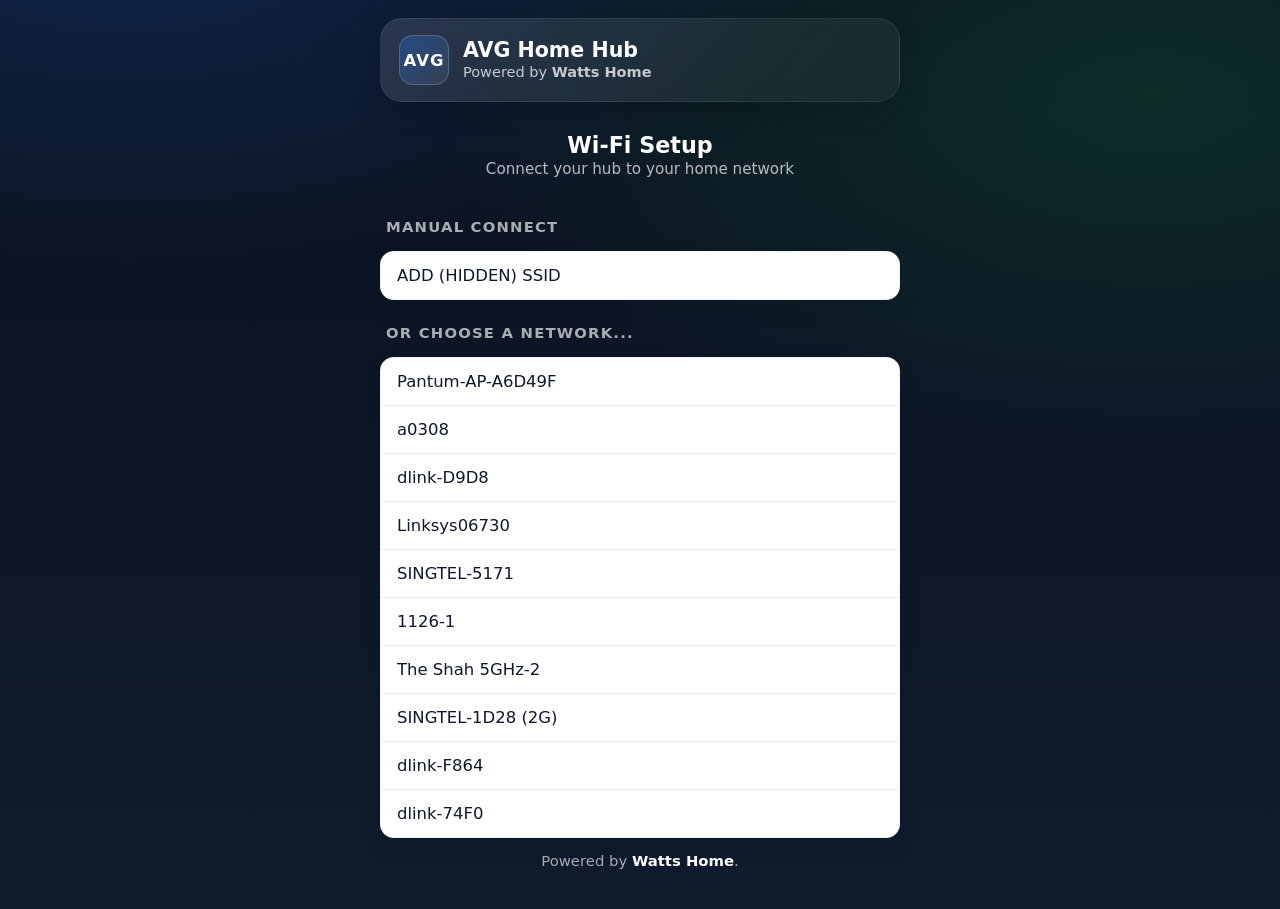
==== managed_components/ankayca__esp32-wifi-manager/src/index.html @ 02d55973 "iothub working" ====
<!DOCTYPE html>
<html lang="en">
	<head>
		<meta charset="utf-8"/>
		<meta name="viewport" content="width=device-width, initial-scale=1.0, user-scalable=no">
		<meta name="apple-mobile-web-app-capable" content="yes" />
		<meta name="theme-color" content="#0b1220">
		<link rel="stylesheet" href="style.css">
		<script async src="code.js"></script>
		<title>AVG Home Hub</title>
	</head>

	<body>
		<div id="app">
			<div id="app-wrap">

				<!-- Brand bar (always visible, doesn't change existing view IDs) -->
				<div id="brand-bar">
					<div class="brand-badge" aria-hidden="true">AVG</div>
					<div class="brand-text">
						<div class="brand-name">AVG Home Hub</div>
						<div class="brand-powered">Powered by <strong>Watts Home</strong></div>
					</div>
				</div>

				<div id="wifi">
					<header class="panel-header">
						<h1>Wi-Fi Setup</h1>
						<p class="panel-subtitle">Connect your hub to your home network</p>
					</header>

					<div id="wifi-status">
						<h2>Connected to:</h2>
						<section id="connected-to">
							<div class="ape">
								<div class="ape-row">
									<div class="w0">
										<div class="pw"><span></span></div>
									</div>
									<div class="ape-label">Current network</div>
								</div>
							</div>
						</section>
					</div>

					<h2>Manual connect</h2>
					<section id="manual_add">
						<div class="ape">ADD (HIDDEN) SSID</div>
					</section>

					<h2>or choose a network...</h2>
					<section id="wifi-list">
					</section>

					<!-- Keep #acredits for JS click hook -->
					<div id="pwrdby">
						<em>Powered by </em>
						<a id="acredits" href="#"><strong>Watts Home</strong></a>.
					</div>
				</div>

				<div id="connect_manual">
					<header class="panel-header">
						<h1>Enter Details</h1>
						<p class="panel-subtitle">Manual connection</p>
					</header>

					<h2>Manual Connection</h2>
					<section>
						<input id="manual_ssid" type="text" placeholder="SSID" value="">
						<input id="manual_pwd" type="password" placeholder="Password" value="">
					</section>

					<div class="buttons">
						<input id="manual_join" type="button" value="Join" data-connect="manual" />
						<input id="manual_cancel" type="button" value="Cancel"/>
					</div>
				</div>

				<div id="connect">
					<header class="panel-header">
						<h1>Enter Password</h1>
						<p class="panel-subtitle">Secure connection</p>
					</header>

					<h2>Password for <span id="ssid-pwd"></span></h2>
					<section>
						<input id="pwd" type="password" placeholder="Password" value="">
					</section>

					<div class="buttons">
						<input id="join" type="button" value="Join" />
						<input id="cancel" type="button" value="Cancel"/>
					</div>
				</div>

				<div id="connect-wait">
					<header class="panel-header">
						<h1>Please wait...</h1>
						<p class="panel-subtitle">Configuring wireless radio</p>
					</header>

					<h2>Connecting to <span id="ssid-wait"></span></h2>
					<section>
						<div id="loading">
							<div class="spinner">
								<div class="double-bounce1"></div>
								<div class="double-bounce2"></div>
							</div>
							<p class="tctr">
								You may lose Wi-Fi access while the hub calibrates its radio.
								Please wait until your device automatically reconnects.
								This can take up to 30s.
							</p>
						</div>

						<div id="connect-success">
							<h3 class="gr">Success!</h3>
						</div>

						<div id="connect-fail">
							<h3 class="rd">Connection failed</h3>
							<p class="tctr">
								Please double-check the Wi-Fi password and make sure the access point has good signal.
							</p>
						</div>
					</section>

					<div class="buttons">
						<input id="ok-connect" type="button" value="OK" class="ctr" />
					</div>
				</div>

				<div id="connect-details">
					<div id="connect-details-wrap">
						<header class="panel-header">
							<h1>Connection Details</h1>
							<p class="panel-subtitle">Network information</p>
						</header>

						<h2></h2>
						<section>
							<div class="buttons">
								<input id="disconnect" type="button" value="Disconnect" class="ctr"/>
							</div>
						</section>

						<h2>IP Address</h2>
						<section>
							<div class="ape brdb">IP Address:<div id="ip" class="fr"></div></div>
							<div class="ape brdb">Subnet Mask:<div id="netmask" class="fr"></div></div>
							<div class="ape">Default Gateway:<div id="gw" class="fr"></div></div>
						</section>

						<div class="buttons">
							<input id="ok-details" type="button" value="OK" class="ctr" />
						</div>
					</div>

					<div id="diag-disconnect" class="diag-box">
						<div class="diag-box-win">
							<p>Are you sure you would like to disconnect from this Wi-Fi?</p>
							<div class="buttons">
								<input id="no-disconnect" type="button" value="No" />
								<input id="yes-disconnect" type="button" value="Yes" />
							</div>
						</div>
					</div>
				</div>

			</div>
		</div>

		<div id="credits">
			<header class="panel-header">
				<h1>About AVG Home Hub</h1>
				<p class="panel-subtitle">Powered by Watts Home</p>
			</header>

			<h2></h2>
			<section>
				<p>
					<strong>AVG Home Hub</strong> setup portal.<br/>
					Powered by <strong>Watts Home</strong>.
				</p>
				<p>
					This experience is built on <strong>esp32-wifi-manager</strong>, &copy; 2017-2020, Tony Pottier<br />
					Licensed under the MIT License.
				</p>
				<p>
					This app would not be possible without the following libraries:
				</p>
				<ul>
					<li>SpinKit, &copy; 2015, Tobias Ahlin. Licensed under the MIT License.</li>
					<li>jQuery, The jQuery Foundation. Licensed under the MIT License.</li>
					<li>cJSON, &copy; 2009-2017, Dave Gamble and cJSON contributors. Licensed under the MIT License.</li>
				</ul>
			</section>

			<div class="buttons">
				<input id="ok-credits" type="button" value="OK" class="ctr" />
			</div>
		</div>
	</body>
</html>
---- managed_components/ankayca__esp32-wifi-manager/src/style.css ----
:root{
    --bg-0: #0b1220;
    --bg-1: #0f1b2d;
    --card: rgba(255,255,255,0.08);
    --card-solid: #ffffff;
    --border-soft: rgba(255,255,255,0.08);
    --text-0: #0f172a;
    --text-1: #334155;
    --muted: #94a3b8;
    --accent: #1f6feb;
    --accent-2: #16a34a;
    --danger: #dc2626;
    --shadow-1: 0 8px 30px rgba(0,0,0,0.18);
    --radius-1: 14px;
    --radius-2: 22px;
}

/* Base */
body {
    background:
        radial-gradient(1200px 600px at 10% -10%, rgba(31,111,235,0.22), transparent 60%),
        radial-gradient(1200px 600px at 90% 10%, rgba(22,163,74,0.18), transparent 60%),
        linear-gradient(180deg, var(--bg-0), var(--bg-1));
    border: 0;
    margin: 0;
    font: 1.03em system-ui, -apple-system, Segoe UI, Roboto, "Helvetica Neue", Arial, sans-serif;
    color: white;
}

/* Links */
a {
    color: white;
    transition: opacity .2s ease-out, transform .2s ease-out;
    text-decoration: none;
}
a:hover {
    opacity: 0.85;
    transform: translateY(-1px);
}

/* Inputs default hidden (library behavior) */
input {
    display: none;
    font: 1.05em system-ui, -apple-system, Segoe UI, Roboto, "Helvetica Neue", Arial, sans-serif;
}
input:focus,
select:focus,
textarea:focus,
button:focus {
    outline: none;
}

/* Buttons */
input[type="button"] {
    width: auto;
    min-width: 110px;
    padding: 10px 14px;
    text-align: center;
    display: inline-block;
    border-radius: 999px;
    border: 1px solid rgba(0,0,0,0.08);
    background: linear-gradient(135deg, #ffffff, #f3f4f6);
    color: #0f172a;
    font-weight: 600;
    letter-spacing: 0.2px;
    box-shadow: 0 6px 18px rgba(0,0,0,0.08);
    transition: transform .15s ease, box-shadow .15s ease, opacity .15s ease;
}
input[type="button"]:hover{
    transform: translateY(-1px);
    box-shadow: 0 10px 24px rgba(0,0,0,0.14);
}
input[type="button"]:active{
    transform: translateY(0);
    opacity: 0.9;
}

p {
    padding: 10px;
}

/* Layout container */
#app {
    padding: 18px 14px 40px;
}
#app-wrap {
    max-width: 520px;
    margin: 0 auto;
}

/* Brand bar */
#brand-bar{
    display: flex;
    align-items: center;
    gap: 14px;
    padding: 16px 18px;
    border-radius: var(--radius-2);
    background: linear-gradient(135deg, rgba(255,255,255,0.12), rgba(255,255,255,0.04));
    border: 1px solid var(--border-soft);
    box-shadow: var(--shadow-1);
    backdrop-filter: blur(10px);
    -webkit-backdrop-filter: blur(10px);
    margin-bottom: 14px;
}
.brand-badge{
    width: 48px;
    height: 48px;
    border-radius: 14px;
    display: grid;
    place-items: center;
    font-weight: 800;
    letter-spacing: 1px;
    background: linear-gradient(135deg, rgba(31,111,235,0.35), rgba(255,255,255,0.08));
    border: 1px solid rgba(255,255,255,0.18);
}
.brand-text{
    line-height: 1.1;
}
.brand-name{
    font-size: 1.25em;
    font-weight: 750;
}
.brand-powered{
    font-size: 0.88em;
    color: rgba(255,255,255,0.75);
    margin-top: 3px;
}

/* Panels */
.panel-header{
    background: transparent;
    border-bottom: 0;
    padding: 10px 6px 2px;
}
.panel-subtitle{
    margin: 0 0 8px;
    padding: 0 4px 6px;
    font-size: 0.92em;
    color: rgba(255,255,255,0.7);
    text-align: center;
}

/* Section card styling */
section {
    background-color: var(--card-solid);
    color: var(--text-0);
    border: 1px solid rgba(15, 23, 42, 0.06);
    border-radius: var(--radius-1);
    margin: 8px 0 14px;
    box-shadow: 0 8px 24px rgba(2,6,23,0.06);
}

/* Headings inside views */
h1 {
    display: block;
    text-align: center;
    margin: 0;
    padding: 6px 0 2px;
    font-size: 1.35em;
    font-weight: 750;
    color: white;
}
h2 {
    margin: 0;
    margin-top: 18px;
    padding: 6px 6px 8px;
    text-transform: uppercase;
    color: rgba(255,255,255,0.65);
    font-size: 0.9em;
    letter-spacing: 0.08em;
}
h3 {
    margin: 0;
    text-align: center;
    padding: 20px 0;
}

/* Status colors */
.gr { color: var(--accent-2); }
.rd { color: var(--danger); }

/* Lists / AP entries */
.ape {
    margin: 0;
    padding: 14px 14px 14px 16px;
    border-bottom: 1px solid rgba(15, 23, 42, 0.06);
    transition: background .15s ease, transform .1s ease;
}
.ape:last-child{
    border-bottom: 0;
}
.ape:hover {
    cursor: pointer;
    background: rgba(2,6,23,0.04);
}
.ape-row{
    display: flex;
    align-items: center;
    gap: 10px;
}
.ape-label{
    font-size: 0.95em;
    color: var(--text-1);
}

/* Divider (legacy class) */
.brdb {
    border-bottom: 1px solid rgba(15, 23, 42, 0.08);
}

/* Buttons container */
.buttons {
    padding: 14px 12px 18px;
    display: flex;
    gap: 10px;
    justify-content: flex-end;
    background: transparent;
}
.ctr {
    margin: 0 auto !important;
}

/* Layout states (library-controlled) */
#wifi-status { display: none; }
#connect { display: none; }
#connect_manual { display: none; }
#connect-wait { display: none; }
#connect-success { display: none; }
#connect-fail { display: none; }
#connect-details { display: none; }
#credits { display: none; }

/* Text inputs */
#manual_ssid,
#manual_pwd,
#pwd {
    border: 1px solid rgba(15, 23, 42, 0.08);
    width: calc(100% - 40px);
    margin: 14px 20px 0;
    padding: 12px 12px;
    display: block;
    border-radius: 10px;
    background: #f8fafc;
    font-size: 1.0em;
}

/* Footer credits line */
#pwrdby{
    text-align: center;
    font-size: 0.9em;
    color: rgba(255,255,255,0.7);
    margin: 8px 2px 0;
}
#pwrdby em{
    font-style: normal;
    opacity: 0.9;
}

/* Disconnect modal */
.diag-box {
    position: absolute;
    top: 0; left: 0; bottom: 0; right: 0;
    height: 100%; width: 100%;
    display: none;
    background: rgba(2, 6, 23, 0.45);
    backdrop-filter: blur(4px);
    -webkit-backdrop-filter: blur(4px);
}
.diag-box-win {
    position: absolute;
    left: 6%;
    width: 88%;
    text-align: center;
    border: 1px solid rgba(0,0,0,0.06);
    background-color: #fff;
    border-radius: var(--radius-1);
    top: 20%;
    box-shadow: 0 20px 50px rgba(0,0,0,0.18);
}

/* Helpers */
.blur {
    -webkit-filter: blur(2px);
    -moz-filter: blur(2px);
    -ms-filter: blur(2px);
    -o-filter: blur(2px);
    filter: blur(2px);
}
.tctr { text-align: center; }
.fr {
    float: right;
    margin-right: 20px;
}

/* Icon rows (keep original SVG backgrounds) */
.w0 {
    background: url('[data-uri]
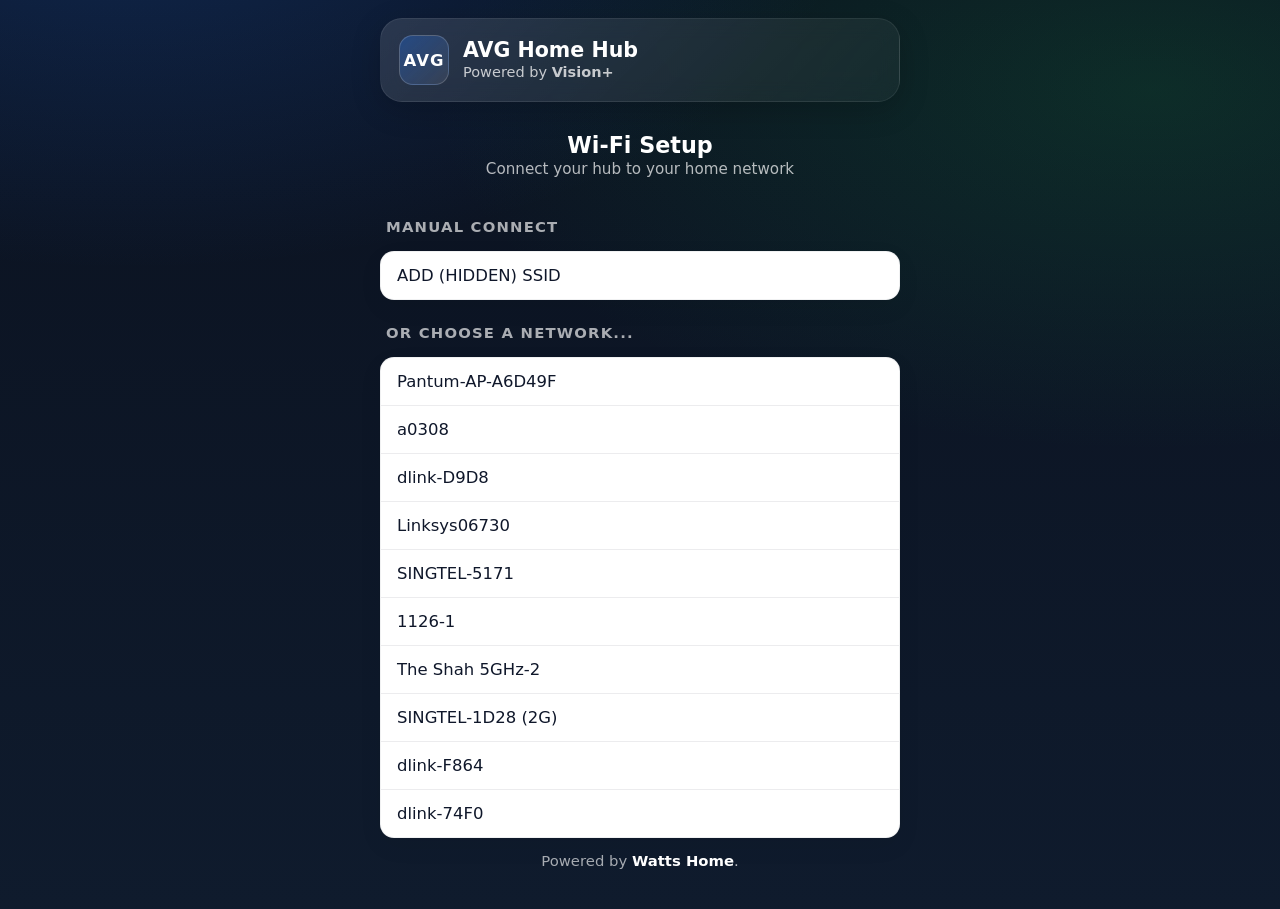
==== commit 35256c27: "Added dev Prov manager" ====
--- a/managed_components/ankayca__esp32-wifi-manager/src/index.html
+++ b/managed_components/ankayca__esp32-wifi-manager/src/index.html
@@ -19,7 +19,7 @@
 					<div class="brand-badge" aria-hidden="true">AVG</div>
 					<div class="brand-text">
 						<div class="brand-name">AVG Home Hub</div>
-						<div class="brand-powered">Powered by <strong>Watts Home</strong></div>
+						<div class="brand-powered">Powered by <strong>Vision+</strong></div>
 					</div>
 				</div>
 
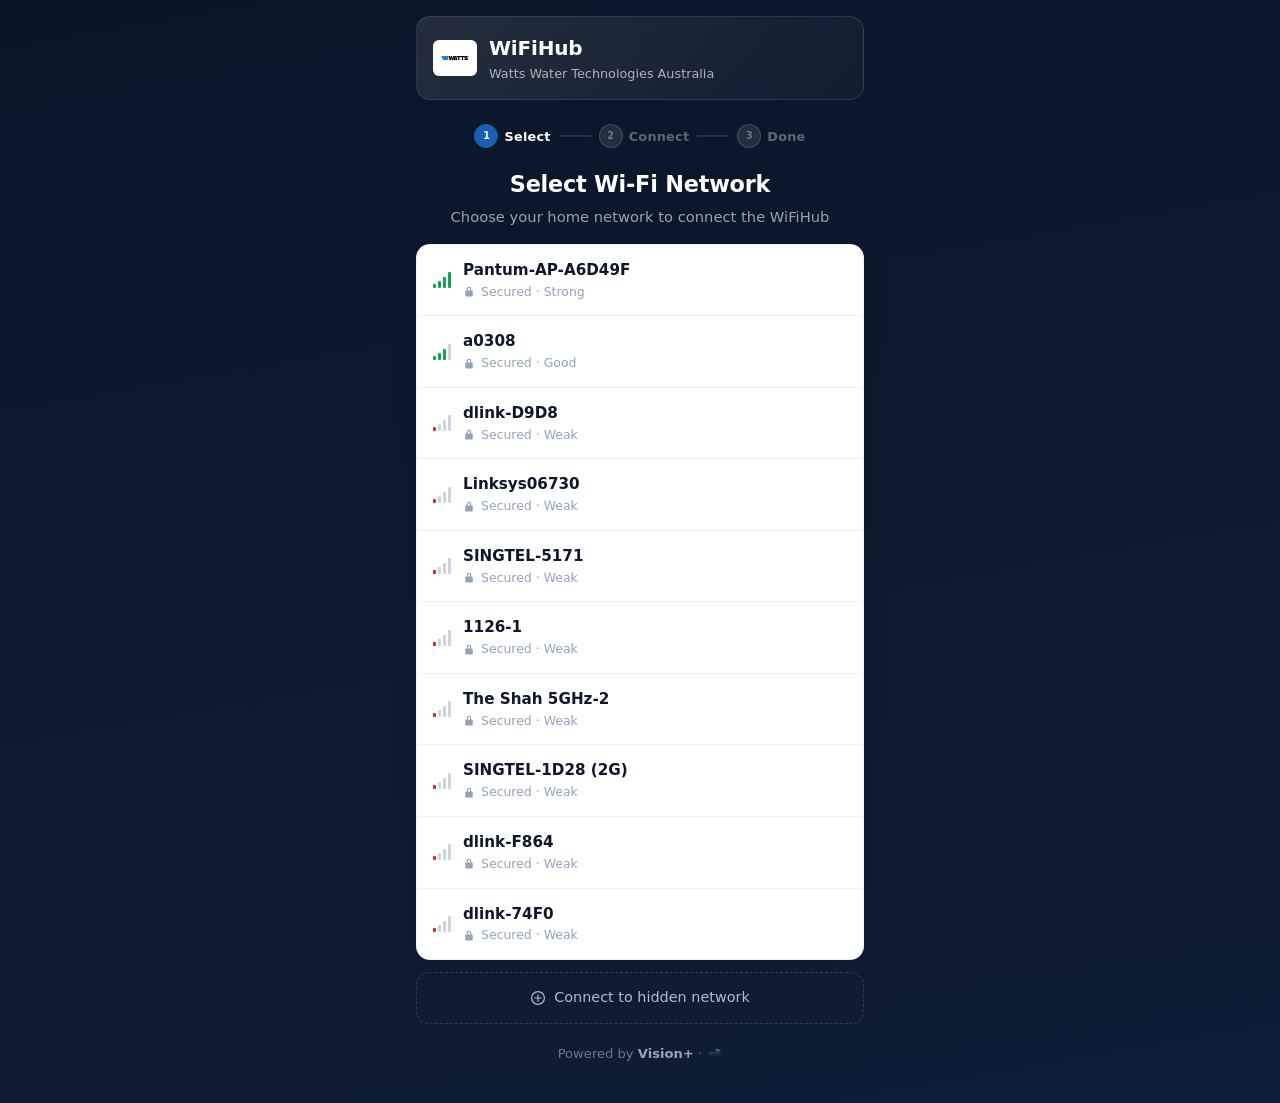
==== commit 005db6cc: "captive Portal updated" ====
--- a/managed_components/ankayca__esp32-wifi-manager/src/index.html
+++ b/managed_components/ankayca__esp32-wifi-manager/src/index.html
@@ -1,205 +1,264 @@
 <!DOCTYPE html>
 <html lang="en">
-	<head>
-		<meta charset="utf-8"/>
-		<meta name="viewport" content="width=device-width, initial-scale=1.0, user-scalable=no">
-		<meta name="apple-mobile-web-app-capable" content="yes" />
-		<meta name="theme-color" content="#0b1220">
-		<link rel="stylesheet" href="style.css">
-		<script async src="code.js"></script>
-		<title>AVG Home Hub</title>
-	</head>
-
-	<body>
-		<div id="app">
-			<div id="app-wrap">
-
-				<!-- Brand bar (always visible, doesn't change existing view IDs) -->
-				<div id="brand-bar">
-					<div class="brand-badge" aria-hidden="true">AVG</div>
-					<div class="brand-text">
-						<div class="brand-name">AVG Home Hub</div>
-						<div class="brand-powered">Powered by <strong>Vision+</strong></div>
+<head>
+	<meta charset="utf-8">
+	<meta name="viewport" content="width=device-width, initial-scale=1.0, user-scalable=no">
+	<meta name="apple-mobile-web-app-capable" content="yes">
+	<meta name="theme-color" content="#0a1628">
+	<link rel="stylesheet" href="style.css">
+	<script defer src="code.js"></script>
+	<title>WiFiHub Setup</title>
+</head>
+<body>
+<div id="app">
+
+	<!-- Brand Header -->
+	<header id="brand">
+		<div class="brand-row">
+			<img class="brand-logo" src="Watts_Logo.png" alt="Watts Water Technologies" width="100" height="48">
+			<div class="brand-text">
+				<div class="brand-name">WiFiHub</div>
+				<div class="brand-sub">Watts Water Technologies Australia</div>
+			</div>
+		</div>
+	</header>
+
+	<!-- Step Progress -->
+	<nav id="steps" aria-label="Setup progress">
+		<div class="step active" data-step="1"><span class="step-num">1</span><span class="step-lbl">Select</span></div>
+		<div class="step-line"><div class="step-line-fill"></div></div>
+		<div class="step" data-step="2"><span class="step-num">2</span><span class="step-lbl">Connect</span></div>
+		<div class="step-line"><div class="step-line-fill"></div></div>
+		<div class="step" data-step="3"><span class="step-num">3</span><span class="step-lbl">Done</span></div>
+	</nav>
+
+	<!-- ════════════════════════════════════════ -->
+	<!-- VIEW 1: Wi-Fi Network Selection         -->
+	<!-- ════════════════════════════════════════ -->
+	<div id="view-scan" class="view active">
+
+		<!-- Connected banner (hidden until connected) -->
+		<button id="connected-banner" class="card card-connected" style="display:none"
+			aria-label="View connection details" type="button">
+			<div class="banner-row">
+				<svg class="icon-sm" viewBox="0 0 20 20" aria-hidden="true">
+					<circle cx="10" cy="10" r="10" fill="#16a34a"/>
+					<path d="M6 10l3 3 5-6" stroke="#fff" stroke-width="2" fill="none" stroke-linecap="round" stroke-linejoin="round"/>
+				</svg>
+				<div class="banner-body">
+					<div class="banner-label">Connected to</div>
+					<div id="connected-ssid" class="banner-value"></div>
+				</div>
+				<svg class="icon-chevron" viewBox="0 0 20 20" width="18" height="18" aria-hidden="true">
+					<path d="M7 4l6 6-6 6" stroke="currentColor" stroke-width="2" fill="none" stroke-linecap="round" stroke-linejoin="round"/>
+				</svg>
+			</div>
+		</button>
+
+		<h1 class="view-title">Select Wi-Fi Network</h1>
+		<p class="view-sub">Choose your home network to connect the WiFiHub</p>
+
+		<!-- Network list -->
+		<div id="network-list" class="card" role="list" aria-label="Available Wi-Fi networks">
+			<div id="scan-msg" class="scan-placeholder">
+				<div class="spinner-sm"></div>
+				<span>Scanning for networks&hellip;</span>
+			</div>
+		</div>
+
+		<!-- Hidden network link -->
+		<button id="btn-hidden" class="btn-link" type="button">
+			<svg viewBox="0 0 20 20" width="16" height="16" aria-hidden="true">
+				<circle cx="10" cy="10" r="8" stroke="currentColor" stroke-width="1.5" fill="none"/>
+				<path d="M10 6v8M6 10h8" stroke="currentColor" stroke-width="1.5" stroke-linecap="round"/>
+			</svg>
+			Connect to hidden network
+		</button>
+	</div>
+
+	<!-- ════════════════════════════════════════ -->
+	<!-- VIEW 2a: Password Entry                 -->
+	<!-- ════════════════════════════════════════ -->
+	<div id="view-password" class="view" style="display:none">
+		<button class="btn-back" type="button" data-back="scan" aria-label="Go back">
+			<svg viewBox="0 0 20 20" width="20" height="20"><path d="M13 4l-6 6 6 6" stroke="currentColor" stroke-width="2" fill="none" stroke-linecap="round" stroke-linejoin="round"/></svg>
+			Back
+		</button>
+
+		<h1 class="view-title">Enter Password</h1>
+		<p class="view-sub">for <strong id="pwd-net-name"></strong></p>
+
+		<div class="card form-card">
+			<label class="field">
+				<span class="field-label">Wi-Fi Password</span>
+				<div class="field-input-wrap">
+					<input id="input-pwd" type="password" placeholder="Enter password" autocomplete="off" autocapitalize="off">
+					<button class="btn-eye" type="button" data-toggle-pwd="input-pwd" aria-label="Show password">
+						<svg class="eye-show" viewBox="0 0 24 24" width="22" height="22"><path d="M1 12s4-8 11-8 11 8 11 8-4 8-11 8-11-8-11-8z" stroke="currentColor" stroke-width="1.5" fill="none"/><circle cx="12" cy="12" r="3" stroke="currentColor" stroke-width="1.5" fill="none"/></svg>
+						<svg class="eye-hide" viewBox="0 0 24 24" width="22" height="22"><path d="M17.94 17.94A10.07 10.07 0 0 1 12 20c-7 0-11-8-11-8a18.45 18.45 0 0 1 5.06-5.94M9.9 4.24A9.12 9.12 0 0 1 12 4c7 0 11 8 11 8a18.5 18.5 0 0 1-2.16 3.19m-6.72-1.07a3 3 0 1 1-4.24-4.24" stroke="currentColor" stroke-width="1.5" fill="none"/><line x1="1" y1="1" x2="23" y2="23" stroke="currentColor" stroke-width="1.5"/></svg>
+					</button>
+				</div>
+				<div id="pwd-error" class="field-error" role="alert"></div>
+			</label>
+		</div>
+
+		<div class="btn-row">
+			<button id="btn-connect" class="btn btn-primary" type="button">Connect</button>
+		</div>
+	</div>
+
+	<!-- ════════════════════════════════════════ -->
+	<!-- VIEW 2b: Manual / Hidden SSID Entry     -->
+	<!-- ════════════════════════════════════════ -->
+	<div id="view-manual" class="view" style="display:none">
+		<button class="btn-back" type="button" data-back="scan" aria-label="Go back">
+			<svg viewBox="0 0 20 20" width="20" height="20"><path d="M13 4l-6 6 6 6" stroke="currentColor" stroke-width="2" fill="none" stroke-linecap="round" stroke-linejoin="round"/></svg>
+			Back
+		</button>
+
+		<h1 class="view-title">Hidden Network</h1>
+		<p class="view-sub">Enter the network name and password</p>
+
+		<div class="card form-card">
+			<label class="field">
+				<span class="field-label">Network Name (SSID)</span>
+				<div class="field-input-wrap">
+					<input id="input-manual-ssid" type="text" placeholder="Enter network name" autocomplete="off" autocapitalize="off">
+				</div>
+				<div id="ssid-error" class="field-error" role="alert"></div>
+			</label>
+			<label class="field">
+				<span class="field-label">Password <span class="field-opt">(optional for open networks)</span></span>
+				<div class="field-input-wrap">
+					<input id="input-manual-pwd" type="password" placeholder="Enter password" autocomplete="off" autocapitalize="off">
+					<button class="btn-eye" type="button" data-toggle-pwd="input-manual-pwd" aria-label="Show password">
+						<svg class="eye-show" viewBox="0 0 24 24" width="22" height="22"><path d="M1 12s4-8 11-8 11 8 11 8-4 8-11 8-11-8-11-8z" stroke="currentColor" stroke-width="1.5" fill="none"/><circle cx="12" cy="12" r="3" stroke="currentColor" stroke-width="1.5" fill="none"/></svg>
+						<svg class="eye-hide" viewBox="0 0 24 24" width="22" height="22"><path d="M17.94 17.94A10.07 10.07 0 0 1 12 20c-7 0-11-8-11-8a18.45 18.45 0 0 1 5.06-5.94M9.9 4.24A9.12 9.12 0 0 1 12 4c7 0 11 8 11 8a18.5 18.5 0 0 1-2.16 3.19m-6.72-1.07a3 3 0 1 1-4.24-4.24" stroke="currentColor" stroke-width="1.5" fill="none"/><line x1="1" y1="1" x2="23" y2="23" stroke="currentColor" stroke-width="1.5"/></svg>
+					</button>
+				</div>
+			</label>
+		</div>
+
+		<div class="btn-row">
+			<button id="btn-manual-connect" class="btn btn-primary" type="button">Connect</button>
+		</div>
+	</div>
+
+	<!-- ════════════════════════════════════════ -->
+	<!-- VIEW 3: Connecting / Result             -->
+	<!-- ════════════════════════════════════════ -->
+	<div id="view-connecting" class="view" style="display:none">
+		<div class="state-wrap">
+
+			<!-- Loading state -->
+			<div id="state-loading" class="state-panel">
+				<div class="spinner-lg"></div>
+				<h1 class="view-title">Connecting&hellip;</h1>
+				<p class="view-sub">to <strong id="connecting-ssid"></strong></p>
+				<p class="hint-text">Your device may briefly lose Wi-Fi while the hub configures its radio. This usually takes 10&ndash;30&thinsp;seconds.</p>
+			</div>
+
+			<!-- Success state -->
+			<div id="state-success" class="state-panel" style="display:none">
+				<div class="result-icon">
+					<svg viewBox="0 0 56 56" width="56" height="56">
+						<circle cx="28" cy="28" r="26" fill="none" stroke="#16a34a" stroke-width="2.5" class="anim-circle"/>
+						<path d="M17 28l8 8 14-15" stroke="#16a34a" stroke-width="3" fill="none" stroke-linecap="round" stroke-linejoin="round" class="anim-check"/>
+					</svg>
+				</div>
+				<h1 class="view-title clr-success">Connected!</h1>
+				<p class="view-sub">Your WiFiHub is now on your home network</p>
+				<div class="card next-step-card">
+					<img class="vplus-icon" src="AVG_Logo.png" alt="AVG - A Watts Brand" width="48" height="48">
+					<div>
+						<strong>Return to Vision+ app</strong>
+						<div class="next-step-sub">to complete your WiFiHub setup</div>
 					</div>
 				</div>
-
-				<div id="wifi">
-					<header class="panel-header">
-						<h1>Wi-Fi Setup</h1>
-						<p class="panel-subtitle">Connect your hub to your home network</p>
-					</header>
-
-					<div id="wifi-status">
-						<h2>Connected to:</h2>
-						<section id="connected-to">
-							<div class="ape">
-								<div class="ape-row">
-									<div class="w0">
-										<div class="pw"><span></span></div>
-									</div>
-									<div class="ape-label">Current network</div>
-								</div>
-							</div>
-						</section>
-					</div>
-
-					<h2>Manual connect</h2>
-					<section id="manual_add">
-						<div class="ape">ADD (HIDDEN) SSID</div>
-					</section>
-
-					<h2>or choose a network...</h2>
-					<section id="wifi-list">
-					</section>
-
-					<!-- Keep #acredits for JS click hook -->
-					<div id="pwrdby">
-						<em>Powered by </em>
-						<a id="acredits" href="#"><strong>Watts Home</strong></a>.
-					</div>
-				</div>
-
-				<div id="connect_manual">
-					<header class="panel-header">
-						<h1>Enter Details</h1>
-						<p class="panel-subtitle">Manual connection</p>
-					</header>
-
-					<h2>Manual Connection</h2>
-					<section>
-						<input id="manual_ssid" type="text" placeholder="SSID" value="">
-						<input id="manual_pwd" type="password" placeholder="Password" value="">
-					</section>
-
-					<div class="buttons">
-						<input id="manual_join" type="button" value="Join" data-connect="manual" />
-						<input id="manual_cancel" type="button" value="Cancel"/>
-					</div>
-				</div>
-
-				<div id="connect">
-					<header class="panel-header">
-						<h1>Enter Password</h1>
-						<p class="panel-subtitle">Secure connection</p>
-					</header>
-
-					<h2>Password for <span id="ssid-pwd"></span></h2>
-					<section>
-						<input id="pwd" type="password" placeholder="Password" value="">
-					</section>
-
-					<div class="buttons">
-						<input id="join" type="button" value="Join" />
-						<input id="cancel" type="button" value="Cancel"/>
-					</div>
-				</div>
-
-				<div id="connect-wait">
-					<header class="panel-header">
-						<h1>Please wait...</h1>
-						<p class="panel-subtitle">Configuring wireless radio</p>
-					</header>
-
-					<h2>Connecting to <span id="ssid-wait"></span></h2>
-					<section>
-						<div id="loading">
-							<div class="spinner">
-								<div class="double-bounce1"></div>
-								<div class="double-bounce2"></div>
-							</div>
-							<p class="tctr">
-								You may lose Wi-Fi access while the hub calibrates its radio.
-								Please wait until your device automatically reconnects.
-								This can take up to 30s.
-							</p>
-						</div>
-
-						<div id="connect-success">
-							<h3 class="gr">Success!</h3>
-						</div>
-
-						<div id="connect-fail">
-							<h3 class="rd">Connection failed</h3>
-							<p class="tctr">
-								Please double-check the Wi-Fi password and make sure the access point has good signal.
-							</p>
-						</div>
-					</section>
-
-					<div class="buttons">
-						<input id="ok-connect" type="button" value="OK" class="ctr" />
-					</div>
-				</div>
-
-				<div id="connect-details">
-					<div id="connect-details-wrap">
-						<header class="panel-header">
-							<h1>Connection Details</h1>
-							<p class="panel-subtitle">Network information</p>
-						</header>
-
-						<h2></h2>
-						<section>
-							<div class="buttons">
-								<input id="disconnect" type="button" value="Disconnect" class="ctr"/>
-							</div>
-						</section>
-
-						<h2>IP Address</h2>
-						<section>
-							<div class="ape brdb">IP Address:<div id="ip" class="fr"></div></div>
-							<div class="ape brdb">Subnet Mask:<div id="netmask" class="fr"></div></div>
-							<div class="ape">Default Gateway:<div id="gw" class="fr"></div></div>
-						</section>
-
-						<div class="buttons">
-							<input id="ok-details" type="button" value="OK" class="ctr" />
-						</div>
-					</div>
-
-					<div id="diag-disconnect" class="diag-box">
-						<div class="diag-box-win">
-							<p>Are you sure you would like to disconnect from this Wi-Fi?</p>
-							<div class="buttons">
-								<input id="no-disconnect" type="button" value="No" />
-								<input id="yes-disconnect" type="button" value="Yes" />
-							</div>
-						</div>
-					</div>
-				</div>
-
-			</div>
-		</div>
-
-		<div id="credits">
-			<header class="panel-header">
-				<h1>About AVG Home Hub</h1>
-				<p class="panel-subtitle">Powered by Watts Home</p>
-			</header>
-
-			<h2></h2>
-			<section>
-				<p>
-					<strong>AVG Home Hub</strong> setup portal.<br/>
-					Powered by <strong>Watts Home</strong>.
-				</p>
-				<p>
-					This experience is built on <strong>esp32-wifi-manager</strong>, &copy; 2017-2020, Tony Pottier<br />
-					Licensed under the MIT License.
-				</p>
-				<p>
-					This app would not be possible without the following libraries:
-				</p>
-				<ul>
-					<li>SpinKit, &copy; 2015, Tobias Ahlin. Licensed under the MIT License.</li>
-					<li>jQuery, The jQuery Foundation. Licensed under the MIT License.</li>
-					<li>cJSON, &copy; 2009-2017, Dave Gamble and cJSON contributors. Licensed under the MIT License.</li>
-				</ul>
-			</section>
-
-			<div class="buttons">
-				<input id="ok-credits" type="button" value="OK" class="ctr" />
-			</div>
-		</div>
-	</body>
+			</div>
+
+			<!-- Failure state -->
+			<div id="state-fail" class="state-panel" style="display:none">
+				<div class="result-icon">
+					<svg viewBox="0 0 56 56" width="56" height="56">
+						<circle cx="28" cy="28" r="26" fill="none" stroke="#dc2626" stroke-width="2.5"/>
+						<path d="M20 20l16 16M36 20l-16 16" stroke="#dc2626" stroke-width="3" fill="none" stroke-linecap="round"/>
+					</svg>
+				</div>
+				<h1 class="view-title clr-danger">Connection Failed</h1>
+				<p class="view-sub">Unable to connect to the network</p>
+				<div class="card hint-card">
+					<ul class="hint-list">
+						<li>Double-check the Wi-Fi password</li>
+						<li>Ensure you are near your router</li>
+						<li>Verify the network is 2.4&thinsp;GHz compatible</li>
+					</ul>
+				</div>
+			</div>
+		</div>
+
+		<div class="btn-row">
+			<button id="btn-retry" class="btn btn-secondary" type="button" style="display:none">Try Again</button>
+			<button id="btn-done" class="btn btn-primary" type="button" disabled>Done</button>
+		</div>
+	</div>
+
+	<!-- ════════════════════════════════════════ -->
+	<!-- VIEW: Connection Details                -->
+	<!-- ════════════════════════════════════════ -->
+	<div id="view-details" class="view" style="display:none">
+		<button class="btn-back" type="button" data-back="scan" aria-label="Go back">
+			<svg viewBox="0 0 20 20" width="20" height="20"><path d="M13 4l-6 6 6 6" stroke="currentColor" stroke-width="2" fill="none" stroke-linecap="round" stroke-linejoin="round"/></svg>
+			Back
+		</button>
+
+		<h1 class="view-title">Connection Details</h1>
+		<p class="view-sub" id="details-ssid-label"></p>
+
+		<div class="card details-card">
+			<div class="detail-row">
+				<span class="detail-k">IP Address</span>
+				<span class="detail-v" id="detail-ip">&mdash;</span>
+			</div>
+			<div class="detail-row">
+				<span class="detail-k">Subnet Mask</span>
+				<span class="detail-v" id="detail-netmask">&mdash;</span>
+			</div>
+			<div class="detail-row">
+				<span class="detail-k">Gateway</span>
+				<span class="detail-v" id="detail-gw">&mdash;</span>
+			</div>
+		</div>
+
+		<div class="btn-row">
+			<button id="btn-disconnect" class="btn btn-danger-outline" type="button">Disconnect</button>
+		</div>
+	</div>
+
+	<!-- Disconnect Confirmation Modal -->
+	<div id="modal-disconnect" class="modal-overlay" style="display:none">
+		<div class="modal-box" role="alertdialog" aria-labelledby="modal-title">
+			<svg class="modal-icon" viewBox="0 0 24 24" width="32" height="32" aria-hidden="true">
+				<circle cx="12" cy="12" r="10" fill="none" stroke="#dc2626" stroke-width="1.5"/>
+				<path d="M12 8v4M12 14.5v.5" stroke="#dc2626" stroke-width="2" stroke-linecap="round"/>
+			</svg>
+			<h2 id="modal-title" class="modal-heading">Disconnect Wi-Fi?</h2>
+			<p class="modal-text">Your WiFiHub will lose its network connection and you will need to set it up again.</p>
+			<div class="btn-row modal-btns">
+				<button id="btn-cancel-dc" class="btn btn-secondary" type="button">Cancel</button>
+				<button id="btn-confirm-dc" class="btn btn-danger" type="button">Disconnect</button>
+			</div>
+		</div>
+	</div>
+
+	<!-- Footer -->
+	<footer id="footer">
+		<span>Powered by</span>
+		<strong>Vision+</strong>
+		<span>&middot;</span>
+		<img class="footer-logo" src="AVG_Logo.png" alt="AVG" width="40" height="20">
+	</footer>
+
+</div>
+</body>
 </html>
--- a/managed_components/ankayca__esp32-wifi-manager/src/style.css
+++ b/managed_components/ankayca__esp32-wifi-manager/src/style.css
@@ -1,297 +1,671 @@
-:root{
-    --bg-0: #0b1220;
-    --bg-1: #0f1b2d;
-    --card: rgba(255,255,255,0.08);
-    --card-solid: #ffffff;
-    --border-soft: rgba(255,255,255,0.08);
-    --text-0: #0f172a;
-    --text-1: #334155;
-    --muted: #94a3b8;
-    --accent: #1f6feb;
-    --accent-2: #16a34a;
+/* ── Design Tokens ─────────────────────────── */
+:root {
+    --bg-0: #0a1628;
+    --bg-1: #0e1e36;
+    --card: #ffffff;
+    --card-border: rgba(15,23,42,0.06);
+    --text-dark: #0f172a;
+    --text-mid: #475569;
+    --text-light: #94a3b8;
+    --accent: #1a5fb4;
+    --accent-hover: #1550a0;
+    --success: #16a34a;
     --danger: #dc2626;
-    --shadow-1: 0 8px 30px rgba(0,0,0,0.18);
-    --radius-1: 14px;
-    --radius-2: 22px;
-}
-
-/* Base */
+    --danger-hover: #b91c1c;
+    --radius: 14px;
+    --radius-sm: 10px;
+    --shadow: 0 4px 24px rgba(0,0,0,0.12);
+    --shadow-lg: 0 12px 40px rgba(0,0,0,0.18);
+    --font: system-ui, -apple-system, "Segoe UI", Roboto, "Helvetica Neue", Arial, sans-serif;
+    --ease: cubic-bezier(0.4, 0, 0.2, 1);
+}
+
+/* ── Reset & Base ─────────────────────────── */
+*, *::before, *::after { box-sizing: border-box; }
 body {
-    background:
-        radial-gradient(1200px 600px at 10% -10%, rgba(31,111,235,0.22), transparent 60%),
-        radial-gradient(1200px 600px at 90% 10%, rgba(22,163,74,0.18), transparent 60%),
-        linear-gradient(180deg, var(--bg-0), var(--bg-1));
-    border: 0;
     margin: 0;
-    font: 1.03em system-ui, -apple-system, Segoe UI, Roboto, "Helvetica Neue", Arial, sans-serif;
-    color: white;
-}
-
-/* Links */
-a {
-    color: white;
-    transition: opacity .2s ease-out, transform .2s ease-out;
-    text-decoration: none;
-}
-a:hover {
-    opacity: 0.85;
+    font: 16px/1.5 var(--font);
+    color: #fff;
+    background: linear-gradient(170deg, var(--bg-0) 0%, var(--bg-1) 100%);
+    min-height: 100vh;
+    -webkit-font-smoothing: antialiased;
+}
+
+/* ── App Container ────────────────────────── */
+#app {
+    max-width: 480px;
+    margin: 0 auto;
+    padding: 16px 16px 32px;
+}
+
+/* ── Brand Header ─────────────────────────── */
+#brand {
+    padding: 16px;
+    border-radius: var(--radius);
+    background: linear-gradient(135deg, rgba(255,255,255,0.1), rgba(255,255,255,0.03));
+    border: 1px solid rgba(255,255,255,0.1);
+    backdrop-filter: blur(12px);
+    -webkit-backdrop-filter: blur(12px);
+    margin-bottom: 12px;
+}
+.brand-row {
+    display: flex;
+    align-items: center;
+    gap: 12px;
+}
+.brand-logo {
+    flex-shrink: 0;
+    height: 36px;
+    width: auto;
+    object-fit: contain;
+    background: #fff;
+    border-radius: 6px;
+    padding: 4px 8px;
+}
+.brand-name {
+    font-size: 1.25em;
+    font-weight: 800;
+    letter-spacing: -0.01em;
+}
+.brand-sub {
+    font-size: 0.8em;
+    color: rgba(255,255,255,0.65);
+    margin-top: 1px;
+}
+
+/* ── Step Indicator ───────────────────────── */
+#steps {
+    display: flex;
+    align-items: center;
+    justify-content: center;
+    gap: 0;
+    padding: 12px 8px 20px;
+}
+.step {
+    display: flex;
+    align-items: center;
+    gap: 6px;
+    color: rgba(255,255,255,0.35);
+    font-size: 0.8em;
+    font-weight: 600;
+    transition: color 0.3s var(--ease);
+}
+.step.active { color: #fff; }
+.step.done { color: var(--success); }
+.step-num {
+    width: 24px;
+    height: 24px;
+    border-radius: 50%;
+    display: grid;
+    place-items: center;
+    font-size: 0.75em;
+    font-weight: 700;
+    background: rgba(255,255,255,0.1);
+    border: 1.5px solid rgba(255,255,255,0.15);
+    transition: all 0.3s var(--ease);
+}
+.step.active .step-num {
+    background: var(--accent);
+    border-color: var(--accent);
+    color: #fff;
+}
+.step.done .step-num {
+    background: var(--success);
+    border-color: var(--success);
+    color: #fff;
+}
+.step-lbl { letter-spacing: 0.02em; }
+.step-line {
+    width: 32px;
+    height: 2px;
+    background: rgba(255,255,255,0.12);
+    margin: 0 8px;
+    border-radius: 1px;
+    overflow: hidden;
+}
+.step-line-fill {
+    width: 0;
+    height: 100%;
+    background: var(--accent);
+    border-radius: 1px;
+    transition: width 0.4s var(--ease);
+}
+
+/* ── View Transitions ─────────────────────── */
+.view {
+    animation: fadeUp 0.3s var(--ease) both;
+}
+@keyframes fadeUp {
+    from { opacity: 0; transform: translateY(12px); }
+    to   { opacity: 1; transform: translateY(0); }
+}
+.view-title {
+    text-align: center;
+    font-size: 1.4em;
+    font-weight: 800;
+    margin: 0 0 4px;
+    letter-spacing: -0.01em;
+}
+.view-sub {
+    text-align: center;
+    color: rgba(255,255,255,0.6);
+    font-size: 0.92em;
+    margin: 0 0 16px;
+    padding: 0 12px;
+}
+
+/* ── Cards ─────────────────────────────────── */
+.card {
+    background: var(--card);
+    border: 1px solid var(--card-border);
+    border-radius: var(--radius);
+    box-shadow: var(--shadow);
+    color: var(--text-dark);
+    overflow: hidden;
+}
+
+/* ── Connected Banner ─────────────────────── */
+.card-connected {
+    display: flex;
+    width: 100%;
+    padding: 14px 16px;
+    margin-bottom: 16px;
+    cursor: pointer;
+    border: 1px solid rgba(22,163,74,0.25);
+    background: linear-gradient(135deg, rgba(22,163,74,0.08), rgba(22,163,74,0.02));
+    color: #fff;
+    text-align: left;
+    font: inherit;
+    transition: transform 0.15s var(--ease), box-shadow 0.15s var(--ease);
+}
+.card-connected:hover,
+.card-connected:focus-visible {
     transform: translateY(-1px);
-}
-
-/* Inputs default hidden (library behavior) */
-input {
-    display: none;
-    font: 1.05em system-ui, -apple-system, Segoe UI, Roboto, "Helvetica Neue", Arial, sans-serif;
-}
-input:focus,
-select:focus,
-textarea:focus,
-button:focus {
+    box-shadow: var(--shadow-lg);
+}
+.banner-row {
+    display: flex;
+    align-items: center;
+    gap: 12px;
+    width: 100%;
+}
+.icon-sm { flex-shrink: 0; width: 20px; height: 20px; }
+.banner-body { flex: 1; min-width: 0; }
+.banner-label {
+    font-size: 0.75em;
+    color: rgba(255,255,255,0.6);
+    text-transform: uppercase;
+    letter-spacing: 0.06em;
+    font-weight: 600;
+}
+.banner-value {
+    font-weight: 700;
+    font-size: 1em;
+    white-space: nowrap;
+    overflow: hidden;
+    text-overflow: ellipsis;
+}
+.icon-chevron {
+    flex-shrink: 0;
+    color: rgba(255,255,255,0.4);
+}
+
+/* ── Network List ─────────────────────────── */
+.scan-placeholder {
+    display: flex;
+    align-items: center;
+    justify-content: center;
+    gap: 10px;
+    padding: 32px 16px;
+    color: var(--text-light);
+    font-size: 0.92em;
+}
+.network {
+    display: flex;
+    align-items: center;
+    gap: 12px;
+    padding: 14px 16px;
+    border-bottom: 1px solid rgba(15,23,42,0.06);
+    cursor: pointer;
+    transition: background 0.15s var(--ease);
+    -webkit-tap-highlight-color: transparent;
+}
+.network:last-child { border-bottom: 0; }
+.network:hover,
+.network:focus-visible { background: rgba(26,95,180,0.04); }
+.network:active { background: rgba(26,95,180,0.08); }
+
+/* Signal Strength Bars (pure CSS) */
+.signal {
+    display: flex;
+    align-items: flex-end;
+    gap: 2px;
+    height: 16px;
+    flex-shrink: 0;
+    width: 18px;
+}
+.signal i {
+    display: block;
+    width: 3px;
+    background: #cbd5e1;
+    border-radius: 1px;
+    font-style: normal;
+}
+.signal i:nth-child(1) { height: 4px; }
+.signal i:nth-child(2) { height: 7px; }
+.signal i:nth-child(3) { height: 11px; }
+.signal i:nth-child(4) { height: 16px; }
+.signal[data-bars="4"] i { background: var(--success); }
+.signal[data-bars="3"] i:nth-child(-n+3) { background: var(--success); }
+.signal[data-bars="2"] i:nth-child(-n+2) { background: #eab308; }
+.signal[data-bars="1"] i:nth-child(1) { background: var(--danger); }
+
+.net-info { flex: 1; min-width: 0; }
+.net-name {
+    font-weight: 600;
+    font-size: 0.95em;
+    color: var(--text-dark);
+    white-space: nowrap;
+    overflow: hidden;
+    text-overflow: ellipsis;
+}
+.net-meta {
+    display: flex;
+    align-items: center;
+    gap: 6px;
+    font-size: 0.78em;
+    color: var(--text-light);
+    margin-top: 1px;
+}
+.net-meta svg {
+    width: 12px;
+    height: 12px;
+    flex-shrink: 0;
+}
+
+/* ── Hidden Network Button ────────────────── */
+.btn-link {
+    display: flex;
+    align-items: center;
+    justify-content: center;
+    gap: 8px;
+    width: 100%;
+    padding: 14px;
+    margin-top: 12px;
+    background: none;
+    border: 1px dashed rgba(255,255,255,0.15);
+    border-radius: var(--radius);
+    color: rgba(255,255,255,0.7);
+    font: inherit;
+    font-size: 0.9em;
+    cursor: pointer;
+    transition: all 0.2s var(--ease);
+    -webkit-tap-highlight-color: transparent;
+}
+.btn-link:hover,
+.btn-link:focus-visible {
+    border-color: rgba(255,255,255,0.3);
+    color: #fff;
+    background: rgba(255,255,255,0.04);
+}
+
+/* ── Back Button ──────────────────────────── */
+.btn-back {
+    display: inline-flex;
+    align-items: center;
+    gap: 4px;
+    background: none;
+    border: none;
+    color: rgba(255,255,255,0.7);
+    font: inherit;
+    font-size: 0.9em;
+    padding: 8px 4px;
+    margin-bottom: 8px;
+    cursor: pointer;
+    transition: color 0.15s;
+    -webkit-tap-highlight-color: transparent;
+}
+.btn-back:hover,
+.btn-back:focus-visible { color: #fff; }
+
+/* ── Form Fields ──────────────────────────── */
+.form-card { padding: 20px 16px; }
+.field { display: block; }
+.field + .field { margin-top: 16px; }
+.field-label {
+    display: block;
+    font-size: 0.85em;
+    font-weight: 600;
+    color: var(--text-mid);
+    margin-bottom: 6px;
+}
+.field-opt {
+    font-weight: 400;
+    color: var(--text-light);
+}
+.field-input-wrap {
+    position: relative;
+    display: flex;
+    align-items: center;
+}
+.field-input-wrap input {
+    width: 100%;
+    padding: 12px 44px 12px 14px;
+    border: 1.5px solid #e2e8f0;
+    border-radius: var(--radius-sm);
+    background: #f8fafc;
+    font: inherit;
+    font-size: 1em;
+    color: var(--text-dark);
+    transition: border-color 0.2s, box-shadow 0.2s;
+    -webkit-appearance: none;
+    appearance: none;
+}
+.field-input-wrap input:focus {
     outline: none;
-}
-
-/* Buttons */
-input[type="button"] {
-    width: auto;
-    min-width: 110px;
-    padding: 10px 14px;
+    border-color: var(--accent);
+    box-shadow: 0 0 0 3px rgba(26,95,180,0.12);
+}
+.field-input-wrap input.field-err {
+    border-color: var(--danger);
+    box-shadow: 0 0 0 3px rgba(220,38,38,0.1);
+}
+.field-error {
+    font-size: 0.82em;
+    color: var(--danger);
+    min-height: 0;
+    overflow: hidden;
+    transition: all 0.2s var(--ease);
+    padding: 0;
+}
+.field-error:not(:empty) {
+    padding-top: 5px;
+    min-height: 1.4em;
+}
+
+/* ── Eye Toggle ───────────────────────────── */
+.btn-eye {
+    position: absolute;
+    right: 4px;
+    top: 50%;
+    transform: translateY(-50%);
+    width: 40px;
+    height: 40px;
+    display: grid;
+    place-items: center;
+    background: none;
+    border: none;
+    color: var(--text-light);
+    cursor: pointer;
+    border-radius: 8px;
+    transition: color 0.15s;
+    -webkit-tap-highlight-color: transparent;
+}
+.btn-eye:hover,
+.btn-eye:focus-visible { color: var(--text-mid); }
+.btn-eye .eye-hide { display: none; }
+.btn-eye.revealed .eye-show { display: none; }
+.btn-eye.revealed .eye-hide { display: block; }
+
+/* ── Buttons ──────────────────────────────── */
+.btn {
+    display: inline-flex;
+    align-items: center;
+    justify-content: center;
+    min-width: 120px;
+    min-height: 48px;
+    padding: 12px 24px;
+    border: none;
+    border-radius: 999px;
+    font: inherit;
+    font-size: 1em;
+    font-weight: 700;
+    cursor: pointer;
+    transition: all 0.15s var(--ease);
+    -webkit-tap-highlight-color: transparent;
+}
+.btn:disabled {
+    opacity: 0.45;
+    pointer-events: none;
+}
+.btn-primary {
+    background: var(--accent);
+    color: #fff;
+    box-shadow: 0 4px 16px rgba(26,95,180,0.3);
+}
+.btn-primary:hover,
+.btn-primary:focus-visible {
+    background: var(--accent-hover);
+    transform: translateY(-1px);
+    box-shadow: 0 6px 24px rgba(26,95,180,0.35);
+}
+.btn-primary:active {
+    transform: translateY(0);
+}
+.btn-secondary {
+    background: rgba(255,255,255,0.1);
+    color: #fff;
+    border: 1px solid rgba(255,255,255,0.15);
+}
+.btn-secondary:hover,
+.btn-secondary:focus-visible {
+    background: rgba(255,255,255,0.15);
+}
+.btn-danger {
+    background: var(--danger);
+    color: #fff;
+}
+.btn-danger:hover,
+.btn-danger:focus-visible {
+    background: var(--danger-hover);
+}
+.btn-danger-outline {
+    background: none;
+    color: var(--danger);
+    border: 1.5px solid var(--danger);
+}
+.btn-danger-outline:hover,
+.btn-danger-outline:focus-visible {
+    background: var(--danger);
+    color: #fff;
+}
+.btn-row {
+    display: flex;
+    justify-content: center;
+    gap: 10px;
+    padding: 16px 0;
+}
+
+/* ── Connecting / Result States ───────────── */
+.state-wrap {
     text-align: center;
-    display: inline-block;
-    border-radius: 999px;
-    border: 1px solid rgba(0,0,0,0.08);
-    background: linear-gradient(135deg, #ffffff, #f3f4f6);
-    color: #0f172a;
-    font-weight: 600;
-    letter-spacing: 0.2px;
-    box-shadow: 0 6px 18px rgba(0,0,0,0.08);
-    transition: transform .15s ease, box-shadow .15s ease, opacity .15s ease;
-}
-input[type="button"]:hover{
-    transform: translateY(-1px);
-    box-shadow: 0 10px 24px rgba(0,0,0,0.14);
-}
-input[type="button"]:active{
-    transform: translateY(0);
-    opacity: 0.9;
-}
-
-p {
-    padding: 10px;
-}
-
-/* Layout container */
-#app {
-    padding: 18px 14px 40px;
-}
-#app-wrap {
-    max-width: 520px;
-    margin: 0 auto;
-}
-
-/* Brand bar */
-#brand-bar{
-    display: flex;
-    align-items: center;
-    gap: 14px;
-    padding: 16px 18px;
-    border-radius: var(--radius-2);
-    background: linear-gradient(135deg, rgba(255,255,255,0.12), rgba(255,255,255,0.04));
-    border: 1px solid var(--border-soft);
-    box-shadow: var(--shadow-1);
-    backdrop-filter: blur(10px);
-    -webkit-backdrop-filter: blur(10px);
-    margin-bottom: 14px;
-}
-.brand-badge{
+    padding: 24px 0 8px;
+}
+.state-panel { animation: fadeUp 0.35s var(--ease) both; }
+.result-icon {
+    margin: 0 auto 16px;
+    width: 56px;
+    height: 56px;
+}
+.clr-success { color: var(--success); }
+.clr-danger { color: var(--danger); }
+.hint-text {
+    color: rgba(255,255,255,0.5);
+    font-size: 0.85em;
+    text-align: center;
+    padding: 0 20px;
+    margin: 8px 0 0;
+}
+
+/* Next-step card (success view) */
+.next-step-card {
+    display: flex;
+    align-items: center;
+    gap: 12px;
+    padding: 16px;
+    margin: 16px auto 0;
+    max-width: 320px;
+    text-align: left;
+    font-size: 0.92em;
+}
+.vplus-icon {
+    flex-shrink: 0;
     width: 48px;
     height: 48px;
-    border-radius: 14px;
-    display: grid;
-    place-items: center;
-    font-weight: 800;
-    letter-spacing: 1px;
-    background: linear-gradient(135deg, rgba(31,111,235,0.35), rgba(255,255,255,0.08));
-    border: 1px solid rgba(255,255,255,0.18);
-}
-.brand-text{
-    line-height: 1.1;
-}
-.brand-name{
-    font-size: 1.25em;
-    font-weight: 750;
-}
-.brand-powered{
+    object-fit: contain;
+    border-radius: 8px;
+}
+.next-step-sub {
+    color: var(--text-light);
     font-size: 0.88em;
-    color: rgba(255,255,255,0.75);
-    margin-top: 3px;
-}
-
-/* Panels */
-.panel-header{
-    background: transparent;
-    border-bottom: 0;
-    padding: 10px 6px 2px;
-}
-.panel-subtitle{
+    margin-top: 2px;
+}
+
+/* Hint card (failure view) */
+.hint-card {
+    margin: 16px auto 0;
+    max-width: 340px;
+    padding: 16px 16px 16px 12px;
+    text-align: left;
+}
+.hint-list {
+    margin: 0;
+    padding: 0 0 0 20px;
+    font-size: 0.9em;
+    color: var(--text-mid);
+}
+.hint-list li + li { margin-top: 6px; }
+
+/* ── Connection Details ───────────────────── */
+.details-card { padding: 4px 0; }
+.detail-row {
+    display: flex;
+    justify-content: space-between;
+    align-items: center;
+    padding: 13px 16px;
+    border-bottom: 1px solid rgba(15,23,42,0.06);
+}
+.detail-row:last-child { border-bottom: 0; }
+.detail-k {
+    font-size: 0.9em;
+    color: var(--text-mid);
+}
+.detail-v {
+    font-weight: 600;
+    font-size: 0.9em;
+    color: var(--text-dark);
+    font-variant-numeric: tabular-nums;
+}
+
+/* ── Modal ─────────────────────────────────── */
+.modal-overlay {
+    position: fixed;
+    inset: 0;
+    z-index: 100;
+    background: rgba(10,22,40,0.6);
+    backdrop-filter: blur(6px);
+    -webkit-backdrop-filter: blur(6px);
+    display: flex;
+    align-items: center;
+    justify-content: center;
+    padding: 24px;
+    animation: fadeIn 0.2s var(--ease);
+}
+@keyframes fadeIn {
+    from { opacity: 0; }
+    to   { opacity: 1; }
+}
+.modal-box {
+    background: var(--card);
+    border-radius: var(--radius);
+    box-shadow: var(--shadow-lg);
+    padding: 28px 24px 20px;
+    max-width: 360px;
+    width: 100%;
+    text-align: center;
+    color: var(--text-dark);
+    animation: scaleIn 0.25s var(--ease);
+}
+@keyframes scaleIn {
+    from { opacity: 0; transform: scale(0.92); }
+    to   { opacity: 1; transform: scale(1); }
+}
+.modal-icon { margin-bottom: 12px; }
+.modal-heading {
+    font-size: 1.15em;
+    font-weight: 700;
     margin: 0 0 8px;
-    padding: 0 4px 6px;
-    font-size: 0.92em;
-    color: rgba(255,255,255,0.7);
+}
+.modal-text {
+    font-size: 0.9em;
+    color: var(--text-mid);
+    margin: 0 0 20px;
+    padding: 0;
+    line-height: 1.5;
+}
+.modal-btns { padding: 0; }
+
+/* ── Spinners ─────────────────────────────── */
+@keyframes spin { to { transform: rotate(360deg); } }
+.spinner-sm {
+    width: 18px;
+    height: 18px;
+    border: 2px solid #e2e8f0;
+    border-top-color: var(--accent);
+    border-radius: 50%;
+    animation: spin 0.7s linear infinite;
+}
+.spinner-lg {
+    width: 52px;
+    height: 52px;
+    border: 3px solid rgba(26,95,180,0.15);
+    border-top-color: var(--accent);
+    border-radius: 50%;
+    animation: spin 0.8s linear infinite;
+    margin: 0 auto 20px;
+}
+
+/* ── Success Checkmark Animation ──────────── */
+.anim-circle {
+    stroke-dasharray: 166;
+    stroke-dashoffset: 166;
+    animation: drawCircle 0.6s var(--ease) 0.1s forwards;
+}
+.anim-check {
+    stroke-dasharray: 50;
+    stroke-dashoffset: 50;
+    animation: drawCheck 0.4s var(--ease) 0.5s forwards;
+}
+@keyframes drawCircle {
+    to { stroke-dashoffset: 0; }
+}
+@keyframes drawCheck {
+    to { stroke-dashoffset: 0; }
+}
+
+/* ── Footer ───────────────────────────────── */
+#footer {
     text-align: center;
-}
-
-/* Section card styling */
-section {
-    background-color: var(--card-solid);
-    color: var(--text-0);
-    border: 1px solid rgba(15, 23, 42, 0.06);
-    border-radius: var(--radius-1);
-    margin: 8px 0 14px;
-    box-shadow: 0 8px 24px rgba(2,6,23,0.06);
-}
-
-/* Headings inside views */
-h1 {
-    display: block;
-    text-align: center;
-    margin: 0;
-    padding: 6px 0 2px;
-    font-size: 1.35em;
-    font-weight: 750;
-    color: white;
-}
-h2 {
-    margin: 0;
-    margin-top: 18px;
-    padding: 6px 6px 8px;
-    text-transform: uppercase;
-    color: rgba(255,255,255,0.65);
-    font-size: 0.9em;
-    letter-spacing: 0.08em;
-}
-h3 {
-    margin: 0;
-    text-align: center;
-    padding: 20px 0;
-}
-
-/* Status colors */
-.gr { color: var(--accent-2); }
-.rd { color: var(--danger); }
-
-/* Lists / AP entries */
-.ape {
-    margin: 0;
-    padding: 14px 14px 14px 16px;
-    border-bottom: 1px solid rgba(15, 23, 42, 0.06);
-    transition: background .15s ease, transform .1s ease;
-}
-.ape:last-child{
-    border-bottom: 0;
-}
-.ape:hover {
-    cursor: pointer;
-    background: rgba(2,6,23,0.04);
-}
-.ape-row{
-    display: flex;
-    align-items: center;
-    gap: 10px;
-}
-.ape-label{
-    font-size: 0.95em;
-    color: var(--text-1);
-}
-
-/* Divider (legacy class) */
-.brdb {
-    border-bottom: 1px solid rgba(15, 23, 42, 0.08);
-}
-
-/* Buttons container */
-.buttons {
-    padding: 14px 12px 18px;
-    display: flex;
-    gap: 10px;
-    justify-content: flex-end;
-    background: transparent;
-}
-.ctr {
-    margin: 0 auto !important;
-}
-
-/* Layout states (library-controlled) */
-#wifi-status { display: none; }
-#connect { display: none; }
-#connect_manual { display: none; }
-#connect-wait { display: none; }
-#connect-success { display: none; }
-#connect-fail { display: none; }
-#connect-details { display: none; }
-#credits { display: none; }
-
-/* Text inputs */
-#manual_ssid,
-#manual_pwd,
-#pwd {
-    border: 1px solid rgba(15, 23, 42, 0.08);
-    width: calc(100% - 40px);
-    margin: 14px 20px 0;
-    padding: 12px 12px;
-    display: block;
-    border-radius: 10px;
-    background: #f8fafc;
-    font-size: 1.0em;
-}
-
-/* Footer credits line */
-#pwrdby{
-    text-align: center;
-    font-size: 0.9em;
-    color: rgba(255,255,255,0.7);
-    margin: 8px 2px 0;
-}
-#pwrdby em{
-    font-style: normal;
-    opacity: 0.9;
-}
-
-/* Disconnect modal */
-.diag-box {
-    position: absolute;
-    top: 0; left: 0; bottom: 0; right: 0;
-    height: 100%; width: 100%;
-    display: none;
-    background: rgba(2, 6, 23, 0.45);
-    backdrop-filter: blur(4px);
-    -webkit-backdrop-filter: blur(4px);
-}
-.diag-box-win {
-    position: absolute;
-    left: 6%;
-    width: 88%;
-    text-align: center;
-    border: 1px solid rgba(0,0,0,0.06);
-    background-color: #fff;
-    border-radius: var(--radius-1);
-    top: 20%;
-    box-shadow: 0 20px 50px rgba(0,0,0,0.18);
-}
-
-/* Helpers */
-.blur {
-    -webkit-filter: blur(2px);
-    -moz-filter: blur(2px);
-    -ms-filter: blur(2px);
-    -o-filter: blur(2px);
-    filter: blur(2px);
-}
-.tctr { text-align: center; }
-.fr {
-    float: right;
-    margin-right: 20px;
-}
-
-/* Icon rows (keep original SVG backgrounds) */
-.w0 {
-    background: url('[data-uri]
+    padding: 20px 0 8px;
+    font-size: 0.82em;
+    color: rgba(255,255,255,0.4);
+}
+#footer strong {
+    color: rgba(255,255,255,0.6);
+}
+.footer-logo {
+    height: 16px;
+    width: auto;
+    vertical-align: middle;
+    opacity: 0.6;
+}
+
+/* ── Focus / Accessibility ────────────────── */
+:focus-visible {
+    outline: 2px solid var(--accent);
+    outline-offset: 2px;
+}
+button:focus:not(:focus-visible),
+input:focus:not(:focus-visible) {
+    outline: none;
+}
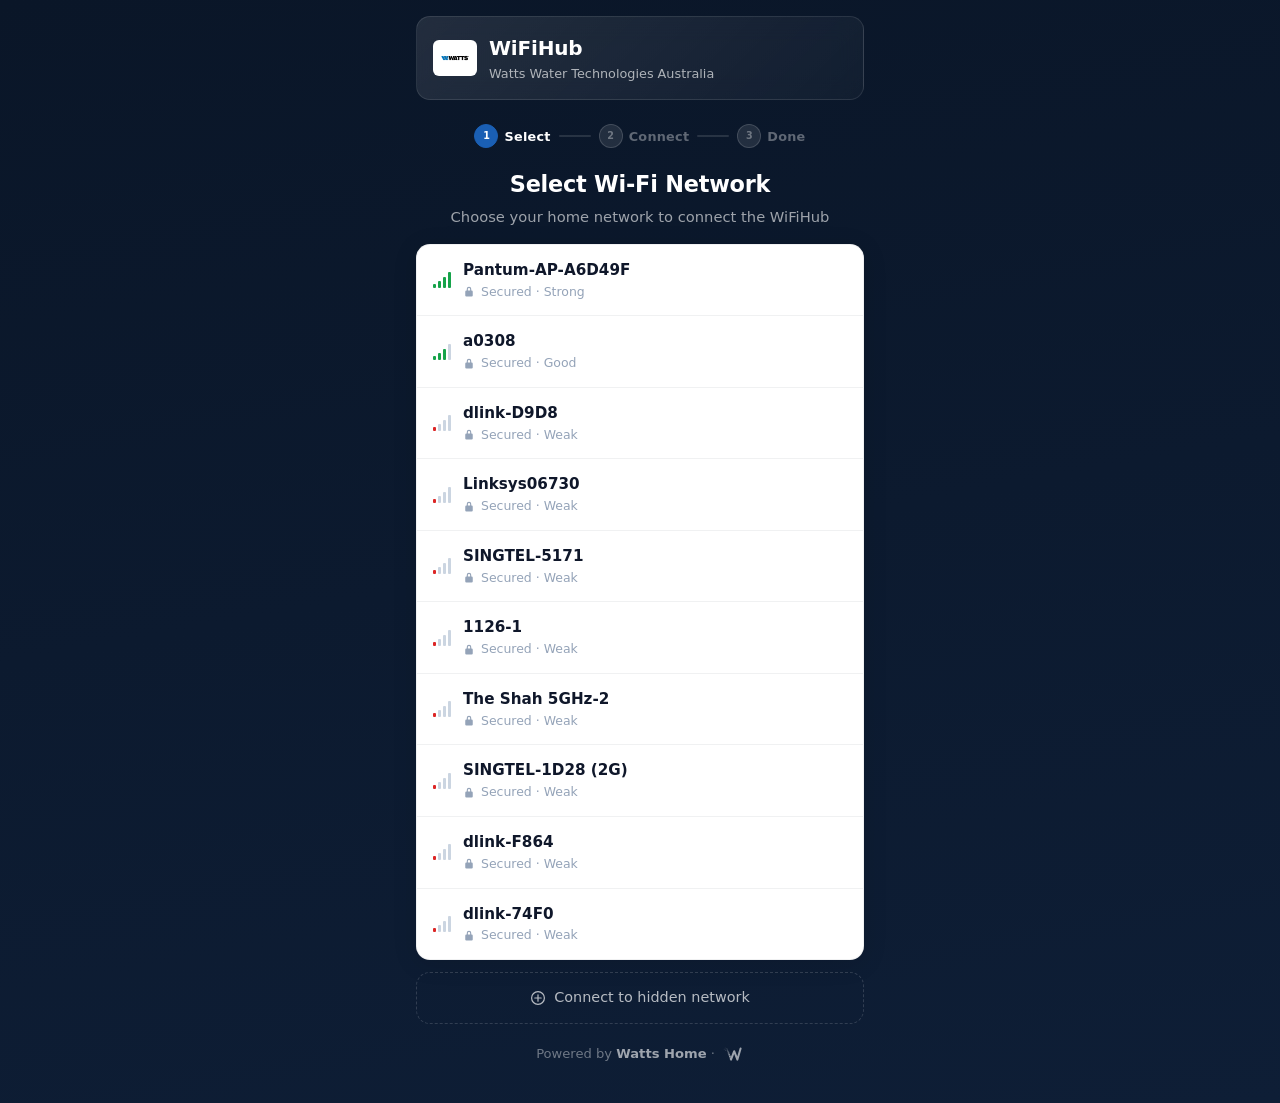
==== commit 6fcf7c91: "changed AP web server vision plus to watts home app" ====
--- a/managed_components/ankayca__esp32-wifi-manager/src/index.html
+++ b/managed_components/ankayca__esp32-wifi-manager/src/index.html
@@ -169,9 +169,27 @@
 				<h1 class="view-title clr-success">Connected!</h1>
 				<p class="view-sub">Your WiFiHub is now on your home network</p>
 				<div class="card next-step-card">
-					<img class="vplus-icon" src="AVG_Logo.png" alt="AVG - A Watts Brand" width="48" height="48">
+					<!-- Watts Home "dissolving-W" mark (derived from the Watts Home app loading screen) -->
+					<svg class="vplus-icon" viewBox="0 0 62 62" role="img" aria-label="Watts Home logo">
+						<rect x="0" y="0" width="62" height="62" rx="8" fill="#0066cc"/>
+						<!-- solid right portion of the W -->
+						<path d="M30 45 L38 24 L46 45 L54 17" fill="none" stroke="#fff" stroke-width="5" stroke-linecap="round" stroke-linejoin="round"/>
+						<!-- pixel-dissolve left arm -->
+						<g fill="#fff">
+							<rect x="27" y="40" width="5" height="5" rx="0.8"/>
+							<rect x="25" y="35" width="4.6" height="4.6" rx="0.8" opacity="0.92"/>
+							<rect x="23.4" y="30.5" width="4.2" height="4.2" rx="0.8" opacity="0.8"/>
+							<rect x="22" y="26.5" width="3.8" height="3.8" rx="0.7" opacity="0.66"/>
+							<rect x="20.8" y="23" width="3.4" height="3.4" rx="0.6" opacity="0.52"/>
+							<rect x="19.6" y="20" width="3" height="3" rx="0.5" opacity="0.4"/>
+							<rect x="18.4" y="16.6" width="2.6" height="2.6" rx="0.5" opacity="0.32"/>
+							<rect x="15.5" y="20.5" width="2.6" height="2.6" rx="0.5" opacity="0.3"/>
+							<rect x="14.6" y="15" width="2" height="2" rx="0.4" opacity="0.18"/>
+							<rect x="12" y="18" width="2.2" height="2.2" rx="0.4" opacity="0.2"/>
+						</g>
+					</svg>
 					<div>
-						<strong>Return to Vision+ app</strong>
+						<strong>Return to Watts Home app</strong>
 						<div class="next-step-sub">to complete your WiFiHub setup</div>
 					</div>
 				</div>
@@ -254,9 +272,26 @@
 	<!-- Footer -->
 	<footer id="footer">
 		<span>Powered by</span>
-		<strong>Vision+</strong>
+		<strong>Watts Home</strong>
 		<span>&middot;</span>
-		<img class="footer-logo" src="AVG_Logo.png" alt="AVG" width="40" height="20">
+		<!-- Watts Home "dissolving-W" mark (derived from the Watts Home app loading screen) -->
+		<svg class="footer-logo" viewBox="0 0 62 40" role="img" aria-label="Watts Home logo">
+			<!-- solid right portion of the W -->
+			<path d="M30 34 L38 13 L46 34 L54 6" fill="none" stroke="#fff" stroke-width="5" stroke-linecap="round" stroke-linejoin="round"/>
+			<!-- pixel-dissolve left arm -->
+			<g fill="#fff">
+				<rect x="27" y="29" width="5" height="5" rx="0.8"/>
+				<rect x="25" y="24" width="4.6" height="4.6" rx="0.8" opacity="0.92"/>
+				<rect x="23.4" y="19.5" width="4.2" height="4.2" rx="0.8" opacity="0.8"/>
+				<rect x="22" y="15.5" width="3.8" height="3.8" rx="0.7" opacity="0.66"/>
+				<rect x="20.8" y="12" width="3.4" height="3.4" rx="0.6" opacity="0.52"/>
+				<rect x="19.6" y="9" width="3" height="3" rx="0.5" opacity="0.4"/>
+				<rect x="18.4" y="5.6" width="2.6" height="2.6" rx="0.5" opacity="0.32"/>
+				<rect x="15.5" y="9.5" width="2.6" height="2.6" rx="0.5" opacity="0.3"/>
+				<rect x="14.6" y="4" width="2" height="2" rx="0.4" opacity="0.18"/>
+				<rect x="12" y="7" width="2.2" height="2.2" rx="0.4" opacity="0.2"/>
+			</g>
+		</svg>
 	</footer>
 
 </div>
